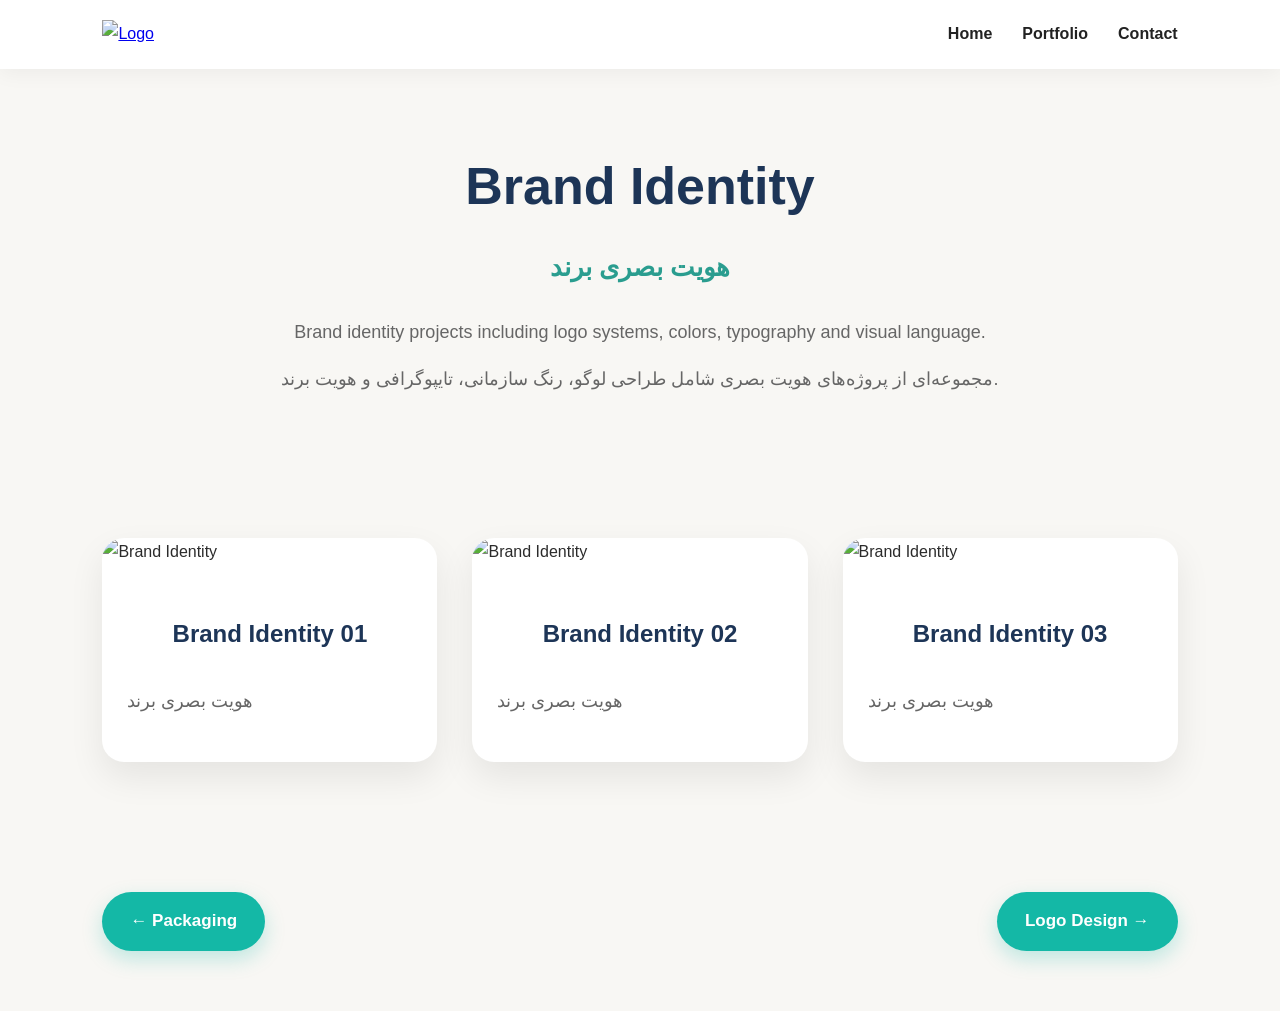
==== branding.html @ bbcc833b "Add files via upload" ====
<!DOCTYPE html>
<html lang="en">

<head>

<meta charset="UTF-8">
<meta name="viewport" content="width=device-width, initial-scale=1.0">

<title>Brand Identity | Zeynab Studio</title>

<link rel="stylesheet" href="style.css">

<link rel="stylesheet"
href="https://cdnjs.cloudflare.com/ajax/libs/font-awesome/6.7.2/css/all.min.css">

</head>

<body>

<nav>

<div class="logo">

<a href="index.html">

<img src="images/logo.png" alt="Logo">

</a>

</div>

<ul class="nav-links">

<li><a href="index.html">Home</a></li>

<li><a href="index.html#portfolio">Portfolio</a></li>

<li><a href="index.html#contact">Contact</a></li>

</ul>

</nav>

<section class="page-banner">

<h1>Brand Identity</h1>

<h2>هویت بصری برند</h2>

<p>
Brand identity projects including logo systems, colors, typography and visual language.
</p>

<p>
مجموعه‌ای از پروژه‌های هویت بصری شامل طراحی لوگو، رنگ سازمانی، تایپوگرافی و هویت برند.
</p>

</section>

<section class="gallery">

<div class="project-card">

<img src="images/branding.jpeg.jpeg" alt="Brand Identity">

<div class="project-info">

<h3>Brand Identity 01</h3>

<p>هویت بصری برند</p>

</div>

</div>

<div class="project-card">

<img src="images/branding.jpeg1.jpeg" alt="Brand Identity">

<div class="project-info">

<h3>Brand Identity 02</h3>

<p>هویت بصری برند</p>

</div>

</div>

<div class="project-card">

<img src="images/branding.jpeg2.jpeg" alt="Brand Identity">

<div class="project-info">

<h3>Brand Identity 03</h3>

<p>هویت بصری برند</p>

</div>

</div>



</div>

</section>

<section class="project-navigation">

<a href="packaging.html" class="nav-project">

← Packaging

</a>

<a href="logo.html" class="nav-project">

Logo Design →

</a>

</section>

<script src="script.js"></script>

</body>

</html>
---- style.css ----
*{
    margin:0;
    padding:0;
    box-sizing:border-box;
}

html{
    scroll-behavior:smooth;
}

body{
    font-family:'Poppins','Vazirmatn',sans-serif;
    background:#F8F7F4;
    color:#2B2B2B;
    font-size:16px;
    line-height:1.8;
}

/* ===== Navbar ===== */

nav{
    width:100%;
    display:flex;
    justify-content:space-between;
    align-items:center;
    padding:20px 8%;
    background:#ffffff;
    position:fixed;
    top:0;
    left:0;
    box-shadow:0 4px 20px rgba(0,0,0,.05);
    z-index:1000;
}

.logo img{
    width: 100px;px;
}

nav ul{
    display:flex;
    list-style:none;
    gap:35px;
}

nav ul li a{
    text-decoration:none;
    color:#1D3557;
    font-weight:500;
    transition:.3s;
}

nav ul li a:hover{
    color:#2A9D8F;
}

/* ===== Hero ===== */

.hero{
    min-height:100vh;
    display:flex;
    justify-content:space-between;
    align-items:center;
    padding:120px 8%;
}

.hero-text{
    max-width:550px;
}

.hero-text h1{
    font-size:58px;
    margin-bottom:10px;
}

.hero-text span{
    color:#2A9D8F;
}

.hero-text h2{
    color:#1D3557;
    margin-bottom:20px;
    font-size:30px;
}

.hero-text p{
    color:#666;
    line-height:1.8;
    margin-bottom:35px;
}

.btn{
    display:inline-block;
    padding:14px 32px;
    background:#2A9D8F;
    color:#fff;
    text-decoration:none;
    border-radius:50px;
    transition:.3s;
}

.btn:hover{
    background:#1D3557;
}

.hero-image img{
    width:360px;
}

/* ===== Responsive ===== */

@media(max-width:768px){

nav{
    padding:18px 5%;
}

nav ul{
    gap:15px;
}

.hero{
    flex-direction:column-reverse;
    text-align:center;
}

.hero-image img{
    width:250px;
    margin-bottom:40px;
}

.hero-text h1{
    font-size:40px;
}

.hero-text h2{
    font-size:24px;
}

}
/* ===== About ===== */

.about{
    display:flex;
    justify-content:space-between;
    align-items:center;
    gap:70px;
    padding:100px 8%;
    background:#ffffff;
}

.about-image img{
    width:350px;
    border-radius:25px;
    box-shadow:0 20px 45px rgba(0,0,0,.08);
}

.about-text{
    max-width:650px;
}

.about-text h2{
    font-size:42px;
    color:#1D3557;
    margin-bottom:5px;
}

.about-text h3{
    font-size:22px;
    color:#2A9D8F;
    margin-bottom:25px;
}

.about-text p{
    font-size:17px;
    line-height:1.9;
    color:#555;
    margin-bottom:18px;
}

.about-text strong{
    color:#1D3557;
}

@media(max-width:768px){

.about{
    flex-direction:column;
    text-align:center;
}

.about-image img{
    width:250px;
}

.about-text h2{
    font-size:34px;
}

.about-text h3{
    font-size:20px;
}

}
/* ===== Services ===== */

.services{
    padding:100px 8%;
    background:#F8F7F4;
}

.section-title{
    text-align:center;
    margin-bottom:60px;
}

.section-title h2{
    font-size:42px;
    color:#1D3557;
}

.section-title p{
    color:#2A9D8F;
    margin-top:10px;
    font-size:20px;
}

.service-container{
    display:grid;
    grid-template-columns:repeat(auto-fit,minmax(250px,1fr));
    gap:30px;
}

.service-card{
    background:#fff;
    padding:35px;
    border-radius:20px;
    box-shadow:0 10px 30px rgba(0,0,0,.05);
    transition:.3s;
}

.service-card:hover{
    transform:translateY(-8px);
}

.service-card h3{
    color:#1D3557;
    margin-bottom:10px;
}

.service-card h4{
    color:#2A9D8F;
    margin-bottom:15px;
}

.service-card p{
    color:#666;
    line-height:1.8;
}
/* ===== Portfolio ===== */

.portfolio{
    padding:100px 8%;
    background:#ffffff;
}

.portfolio-grid{
    display:grid;
    grid-template-columns:repeat(auto-fit,minmax(300px,1fr));
    gap:30px;
}

.portfolio-card{
    background:#fff;
    border-radius:18px;
    overflow:hidden;
    box-shadow:0 10px 30px rgba(0,0,0,.08);
    transition:.3s;
}

.portfolio-card:hover{
    transform:translateY(-8px);
}

.portfolio-card img{
    width:100%;
    display:block;
}

.portfolio-card h3{
    padding:20px 20px 5px;
    color:#1D3557;
}

.portfolio-card p{
    padding:0 20px 20px;
    color:#666;
}
/* ===== Skills ===== */

.skills{
    padding:100px 8%;
    background:#F8F7F4;
}

.skills-grid{

display:grid;

grid-template-columns:repeat(auto-fit,minmax(280px,1fr));

gap:30px;

}

.skill-card{

background:#ffffff;

padding:35px;

border-radius:22px;

box-shadow:0 15px 35px rgba(0,0,0,.06);

transition:.35s;

border:1px solid rgba(42,157,143,.12);

}

.skill-card:hover{

transform:translateY(-10px);

box-shadow:0 20px 45px rgba(42,157,143,.18);

}

.skill-card h3{

font-size:24px;

color:#1D3557;

margin-bottom:8px;

}

.skill-card h4{

font-size:18px;

color:#2A9D8F;

margin-bottom:18px;

}

.skill-card p{

line-height:1.8;

color:#666;

}
/* ===== Contact ===== */

.contact{
    padding:100px 8%;
    background:#ffffff;
}

.contact-container{
    display:grid;
    grid-template-columns:repeat(auto-fit,minmax(250px,1fr));
    gap:25px;
}

.contact-card{
    background:#F8F7F4;
    padding:30px;
    border-radius:20px;
    text-align:center;
    box-shadow:0 10px 30px rgba(0,0,0,.05);
    transition:.3s;
}

.contact-card:hover{
    transform:translateY(-8px);
}

.contact-card h3{
    color:#1D3557;
    margin-bottom:8px;
}

.contact-card h4{
    color:#2A9D8F;
    margin-bottom:15px;
}

.contact-card p{
    color:#666;
    word-break:break-word;
}
.contact-intro{
    text-align:center;
    color:#666;
    line-height:1.8;
    margin-bottom:50px;
    font-size:18px;
}
/* ===== Footer ===== */

footer{
    background:#1D3557;
    color:#ffffff;
    text-align:center;
    padding:60px 8%;
}

.footer-logo img{
    width: 160px;px;
    margin-bottom:35pxpx;
}

footer h2{
    font-size:32px;
    margin-bottom:10px;
    letter-spacing:2px;
}

footer p{
    color:#d9d9d9;
}

.footer-links{
    margin:35px 0;
}

.footer-links a{
    color:#ffffff;
    text-decoration:none;
    margin:0 18px;
    transition:.3s;
}

.footer-links a:hover{
    color:#2A9D8F;
}

.copyright{
    margin-top:30px;
    font-size:15px;
}
/* ===== Typography ===== */

h1{
    font-size:56px;
}

h2{
    font-size:42px;
}

h3{
    font-size:26px;
}

h4{
    font-size:20px;
}

p{
    font-size:18px;
}

/* ===== Mobile ===== */

@media (max-width:768px){

body{
    font-size:16px;
}

h1{
    font-size:38px;
}

h2{
    font-size:30px;
}

h3{
    font-size:22px;
}

h4{
    font-size:18px;
}

p{
    font-size:16px;
}

nav{
    padding:18px 20px;
}

section{
    padding:80px 24px;
}

.btn{
    width:100%;
    text-align:center;
    padding:16px;
    font-size:17px;
}

}
/* ===== Hero New ===== */

.hero{

display:flex;

justify-content:space-between;

align-items:center;

gap:60px;

min-height:100vh;

}

.hero-text{

flex:1;

}

.hero-subtitle{

font-size:18px;

color:#2A9D8F;

font-weight:600;

margin-bottom:15px;

}

.hero h1{

font-size:60px;

line-height:1.2;

color:#1D3557;

margin-bottom:20px;

}

.hero h2{

font-size:28px;

font-weight:500;

color:#444;

margin-bottom:25px;

}

.hero-description{

font-size:18px;

color:#666;

max-width:650px;

margin-bottom:40px;

}

.hero-buttons{

display:flex;

gap:20px;

flex-wrap:wrap;

}

.btn-outline{

padding:14px 30px;

border:2px solid #2A9D8F;

border-radius:50px;

text-decoration:none;

color:#2A9D8F;

font-weight:600;

transition:.3s;

}

.btn-outline:hover{

background:#2A9D8F;

color:white;

}

.hero-image{

flex:1;

display:flex;

justify-content:center;

}

.hero-image img{

width:380px;

max-width:100%;

transition:.4s;

}

.hero-image img:hover{

transform:rotate(-5deg) scale(1.05);

}
@media (max-width:768px){

.hero{

flex-direction:column-reverse;

text-align:center;

padding-top:120px;

}

.hero h1{

font-size:38px;

}

.hero h2{

font-size:22px;

}

.hero-description{

font-size:16px;

}

.hero-buttons{

justify-content:center;

}

.hero-image img{

width:240px;

margin-bottom:30px;

}

}
/* ===== Mobile Menu ===== */

.menu-toggle{
    display:none;
    font-size:30px;
    cursor:pointer;
    color:#1D3557;
}

@media(max-width:900px){

.menu-toggle{
    display:block;
}

.nav-links{

position:absolute;

top:85px;

left:0;

width:100%;

background:white;

display:none;

flex-direction:column;

padding:25px;

box-shadow:0 10px 25px rgba(0,0,0,.08);

}

.nav-links.active{

display:flex;

}

.nav-links li{

margin:12px 0;

text-align:center;

}

}
/* ===== Lightbox ===== */

.lightbox{

display:none;

position:fixed;

left:0;

top:0;

width:100%;

height:100%;

background:rgba(0,0,0,.9);

justify-content:center;

align-items:center;

z-index:9999;

padding:20px;

}

.lightbox img{

max-width:90%;

max-height:85%;

border-radius:15px;

}

.close{

position:absolute;

top:30px;

right:40px;

font-size:45px;

color:white;

cursor:pointer;

}
/* ==========================
   Dark Mode
========================== */

body.dark{
    background:#121212;
    color:#f5f5f5;
}

/* Navbar */

body.dark nav{
    background:rgba(20,20,20,.90);
    backdrop-filter:blur(15px);
}

body.dark .nav-links a{
    color:#f5f5f5;
}

body.dark .nav-links a:hover,
body.dark .nav-links a.active{
    color:#2A9D8F;
}

/* Sections */

body.dark .hero,
body.dark .about,
body.dark .services,
body.dark .portfolio,
body.dark .skills,
body.dark .contact,
body.dark .portfolio-hero,
body.dark .page-banner{
    background:#121212;
}

/* Titles */

body.dark h1,
body.dark h2,
body.dark h3,
body.dark h4{
    color:#ffffff;
}

/* Paragraphs */

body.dark p,
body.dark li,
body.dark span{
    color:#d6d6d6;
}

/* Cards */

body.dark .service-card,
body.dark .skill-card,
body.dark .portfolio-card,
body.dark .category-card,
body.dark .contact-card,
body.dark .gallery a{
    background:#1e1e1e;
    color:#ffffff;
    box-shadow:0 10px 30px rgba(0,0,0,.35);
}

/* داخل کارت‌ها */

body.dark .category-card p,
body.dark .gallery h3{
    color:#e6e6e6;
}

/* Buttons */

body.dark .btn,
body.dark .filter-btn,
body.dark .theme-toggle{
    background:#2A9D8F;
    color:#ffffff;
}

body.dark .filter-btn.active{
    background:#2A9D8F;
}

/* Footer */

body.dark footer{
    background:#0b0b0b;
}

body.dark footer p{
    color:#cccccc;
}

/* Lightbox */

body.dark .lightbox{
    background:rgba(0,0,0,.95);
}
/* ===========================
   Modern Dark Mode
=========================== */

body.dark{
    background:#0F172A;
    color:#CBD5E1;
    transition:0.35s;
}

/* Background Sections */

body.dark section,
body.dark .hero,
body.dark .about,
body.dark .services,
body.dark .portfolio,
body.dark .portfolio-hero,
body.dark .page-banner,
body.dark .contact,
body.dark .skills{
    background:#0F172A;
}

/* Navbar */

body.dark nav{
    background:rgba(15,23,42,.85);
    backdrop-filter:blur(20px);
    border-bottom:1px solid #334155;
}

/* Titles */

body.dark h1,
body.dark h2,
body.dark h3,
body.dark h4{
    color:#F8FAFC;
}

/* Text */

body.dark p,
body.dark li,
body.dark span,
body.dark a{
    color:#CBD5E1;
}

/* Links */

body.dark .nav-links a:hover,
body.dark .nav-links a.active{
    color:#2DD4BF;
}

/* Cards */

body.dark .service-card,
body.dark .portfolio-card,
body.dark .category-card,
body.dark .gallery a,
body.dark .skill-card,
body.dark .contact-card{

    background:#1E293B;

    border:1px solid #334155;

    box-shadow:0 15px 40px rgba(0,0,0,.35);

}

/* Buttons */

body.dark .btn,
body.dark .filter-btn,
body.dark .theme-toggle{

    background:#2DD4BF;

    color:#0F172A;

}

body.dark .filter-btn.active{

    background:#2DD4BF;

}

/* Footer */

body.dark footer{

    background:#020617;

}

body.dark footer p{

    color:#94A3B8;

}

/* Inputs */

body.dark input,
body.dark textarea{

    background:#1E293B;

    color:#F8FAFC;

    border:1px solid #334155;

}

body.dark input::placeholder,
body.dark textarea::placeholder{

    color:#94A3B8;

}
/* ===========================
   Portfolio Page
=========================== */

.portfolio-hero{
    padding:140px 8% 70px;
    text-align:center;
    background:#F8F7F4;
}

.portfolio-hero h1{
    font-size:56px;
    color:#1D3557;
    margin-bottom:10px;
}

.portfolio-hero h2{
    font-size:28px;
    margin-bottom:25px;
    color:#2A9D8F;
}

.portfolio-hero p{
    max-width:850px;
    margin:15px auto;
    line-height:1.9;
    color:#555;
    font-size:18px;
}

/* ===========================
   Categories
=========================== */

.categories{

    display:grid;

    grid-template-columns:repeat(auto-fit,minmax(280px,1fr));

    gap:30px;

    padding:60px 8%;

}

.category-card{

    background:#fff;

    border-radius:22px;

    padding:45px 30px;

    text-align:center;

    text-decoration:none;

    color:#1D3557;

    box-shadow:0 12px 35px rgba(0,0,0,.08);

    transition:.35s;

}

.category-card:hover{

    transform:translateY(-10px);

    box-shadow:0 18px 40px rgba(0,0,0,.12);

}

.category-card i{

    font-size:52px;

    color:#2A9D8F;

    margin-bottom:20px;

}

.category-card h3{

    font-size:26px;

    margin-bottom:10px;

}

.category-card p{

    font-size:18px;

    color:#666;

}

/* ===========================
   Active Menu
=========================== */

.nav-links a.active{

    color:#2A9D8F;

    font-weight:bold;

}

/* ===========================
   Responsive
=========================== */

@media(max-width:768px){

.portfolio-hero h1{

font-size:42px;

}

.portfolio-hero h2{

font-size:22px;

}

.portfolio-hero p{

font-size:16px;

}

.categories{

padding:40px 20px;

}

}
/* ===========================
   Page Banner
=========================== */

.page-banner{

padding:140px 8% 60px;

text-align:center;

background:#F8F7F4;

}

.page-banner h1{

font-size:52px;

color:#1D3557;

margin-bottom:10px;

}

.page-banner h2{

font-size:26px;

color:#2A9D8F;

margin-bottom:25px;

}

.page-banner p{

max-width:850px;

margin:12px auto;

font-size:18px;

line-height:1.9;

color:#666;

}

/* ===========================
   Gallery
=========================== */

.gallery{

display:grid;

grid-template-columns:repeat(auto-fit,minmax(320px,1fr));

gap:30px;

padding:60px 8%;

}

.gallery a{

background:white;

border-radius:20px;

overflow:hidden;

text-decoration:none;

color:#1D3557;

box-shadow:0 10px 30px rgba(0,0,0,.08);

transition:.3s;

}

.gallery a:hover{

transform:translateY(-8px);

}

.gallery img{

width:100%;

display:block;

}

.gallery h3{

padding:20px;

text-align:center;

}
.portfolio-card{
    display:block;
    text-decoration:none;
    color:inherit;
    cursor:pointer;
}
/*=========================
Typography Gallery
=========================*/

.gallery{

display:grid;

grid-template-columns:repeat(auto-fit,minmax(320px,1fr));

gap:35px;

padding:70px 8%;

}

.project-card{

background:#ffffff;

border-radius:22px;

overflow:hidden;

box-shadow:0 15px 35px rgba(0,0,0,.08);

transition:.35s;

}

.project-card:hover{

transform:translateY(-10px);

}

.project-card img{

width:100%;

display:block;

}

.project-info{

padding:25px;

}

.project-info h3{

font-size:24px;

color:#1D3557;

margin-bottom:10px;

}

.project-info p{

color:#666;

line-height:1.8;

margin-bottom:20px;

}

.view-btn{

display:inline-block;

padding:12px 28px;

background:#2DD4BF;

color:white;

text-decoration:none;

border-radius:50px;

transition:.3s;

}

.view-btn:hover{

background:#14B8A6;

}
/* ==========================
   Project Navigation
========================== */

.project-navigation{
    display:flex;
    justify-content:space-between;
    align-items:center;
    padding:60px 8%;
    gap:20px;
}

.nav-project{
    text-decoration:none;
    color:#fff;
    background:#14b8a6;
    padding:14px 28px;
    border-radius:50px;
    font-size:17px;
    font-weight:600;
    transition:.3s;
    box-shadow:0 8px 20px rgba(20,184,166,.25);
}

.nav-project:hover{
    background:#0f766e;
    transform:translateY(-4px);
}
.project-description{

max-width:900px;

margin:60px auto;

padding:0 25px;

text-align:center;

line-height:2;

}

.project-description h2{

margin-bottom:25px;

font-size:34px;

color:#14b8a6;

}

.project-description p{

margin-bottom:20px;

font-size:18px;

}
.header{
    position:sticky;
    top:0;
    width:100%;
    z-index:999;
    backdrop-filter:blur(15px);
    background:rgba(255,255,255,.75);
    border-bottom:1px solid rgba(0,0,0,.08);
}

.navbar{
    max-width:1200px;
    margin:auto;
    display:flex;
    justify-content:space-between;
    align-items:center;
    padding:18px 25px;
}

.nav-links{
    display:flex;
    gap:30px;
    list-style:none;
}

.nav-links a{
    color:#222;
    text-decoration:none;
    font-weight:600;
    transition:.3s;
}

.nav-links a:hover{
    color:#14b8a6;
}

.logo img{
    width:70px;
}

#theme-toggle{
    border:none;
    background:#14b8a6;
    color:white;
    width:45px;
    height:45px;
    border-radius:50%;
    cursor:pointer;
    transition:.3s;
}

#theme-toggle:hover{
    transform:rotate(180deg);
}
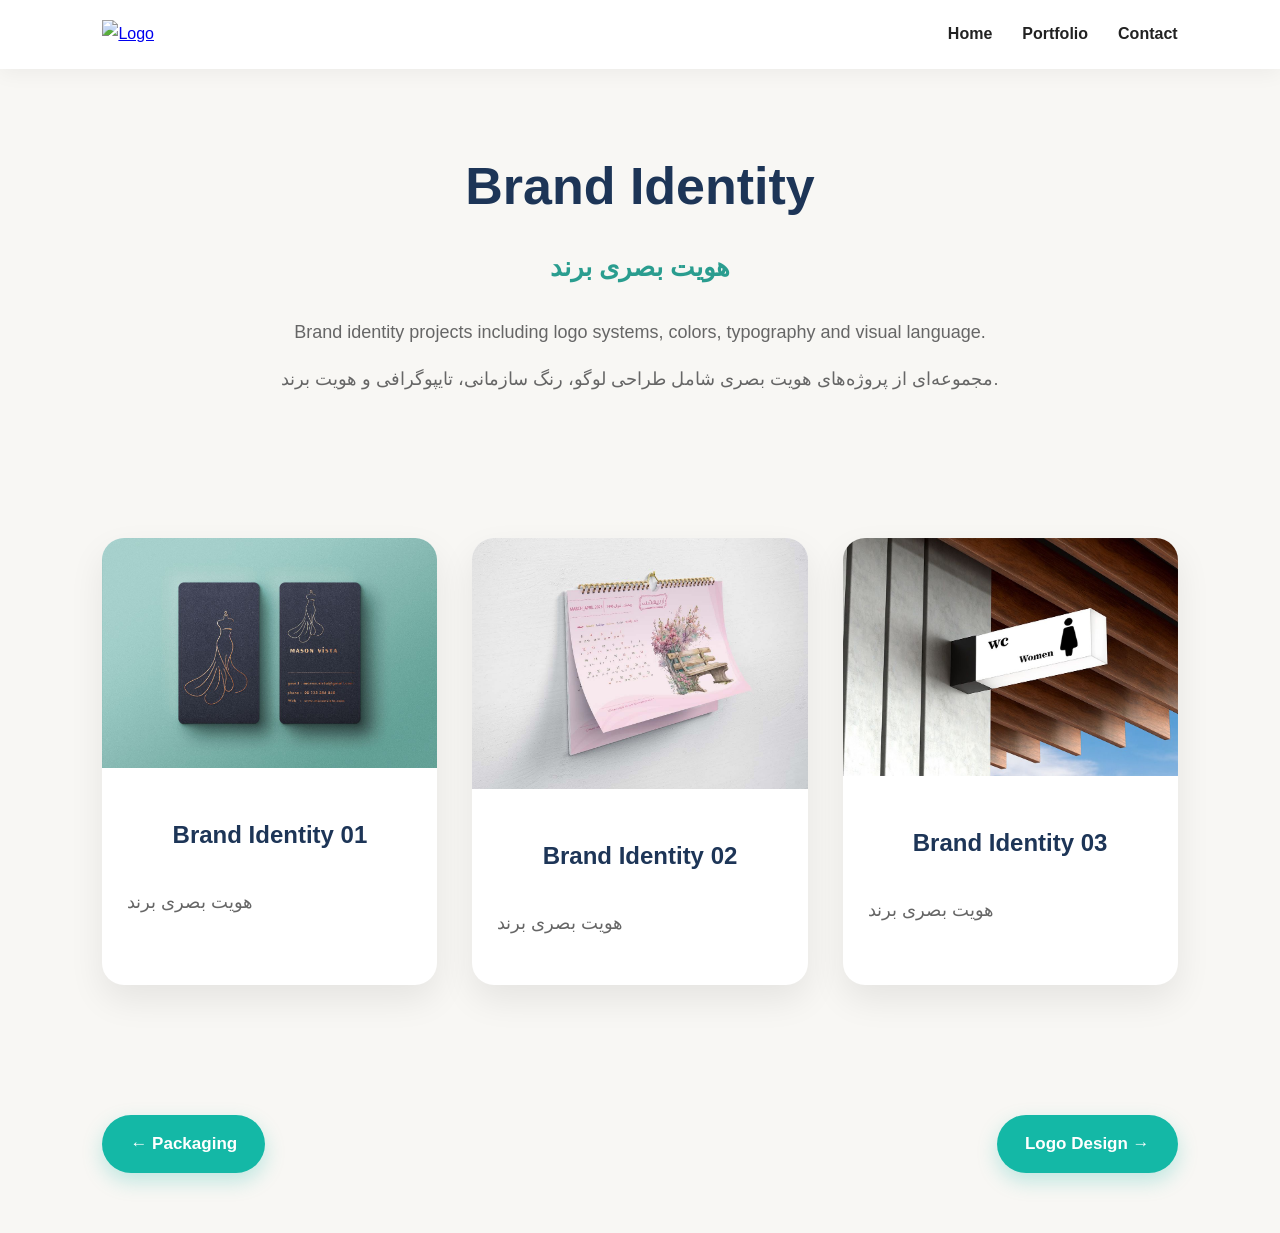
==== commit 185b5f27: "Update branding.html" ====
--- a/branding.html
+++ b/branding.html
@@ -23,7 +23,7 @@
 
 <a href="index.html">
 
-<img src="images/logo.png" alt="Logo">
+<img src="logo.png" alt="Logo">
 
 </a>
 
@@ -61,7 +61,7 @@
 
 <div class="project-card">
 
-<img src="images/branding.jpeg.jpeg" alt="Brand Identity">
+<img src="branding.jpeg.jpeg" alt="Brand Identity">
 
 <div class="project-info">
 
@@ -75,7 +75,7 @@
 
 <div class="project-card">
 
-<img src="images/branding.jpeg1.jpeg" alt="Brand Identity">
+<img src="branding.jpeg1.jpeg" alt="Brand Identity">
 
 <div class="project-info">
 
@@ -89,7 +89,7 @@
 
 <div class="project-card">
 
-<img src="images/branding.jpeg2.jpeg" alt="Brand Identity">
+<img src="branding.jpeg2.jpeg" alt="Brand Identity">
 
 <div class="project-info">
 
@@ -127,4 +127,4 @@
 
 </body>
 
-</html>+</html>
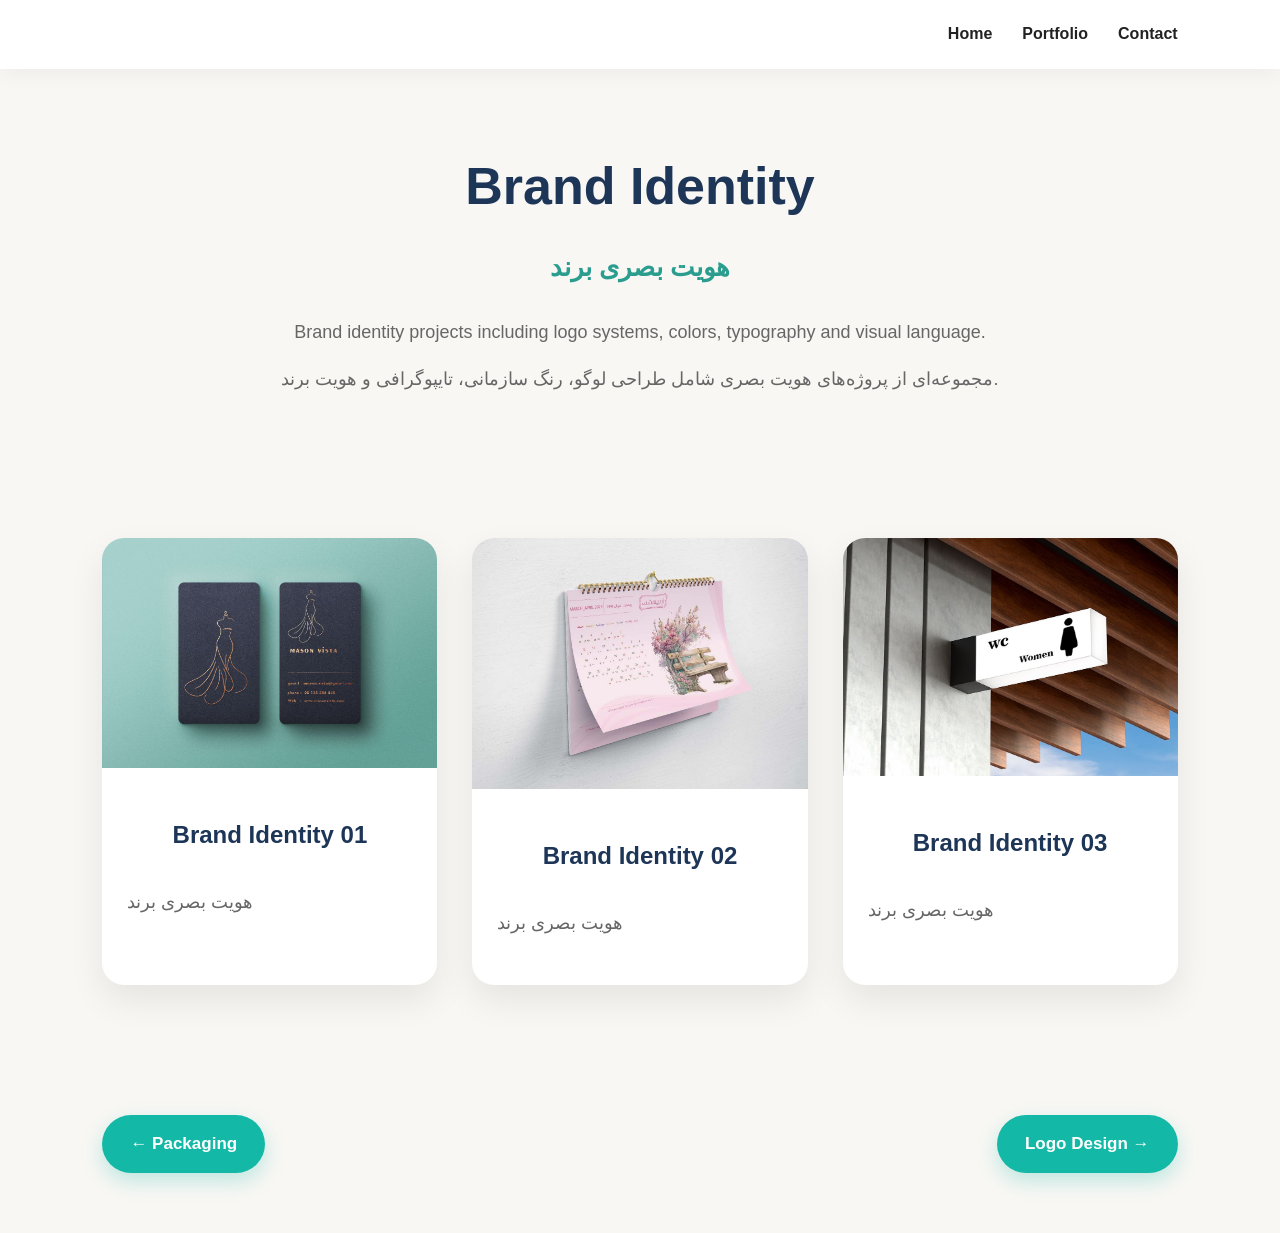
==== commit 08e5eaf4: "Update branding.html" ====
--- a/branding.html
+++ b/branding.html
@@ -23,7 +23,6 @@
 
 <a href="index.html">
 
-<img src="logo.png" alt="Logo">
 
 </a>
 
